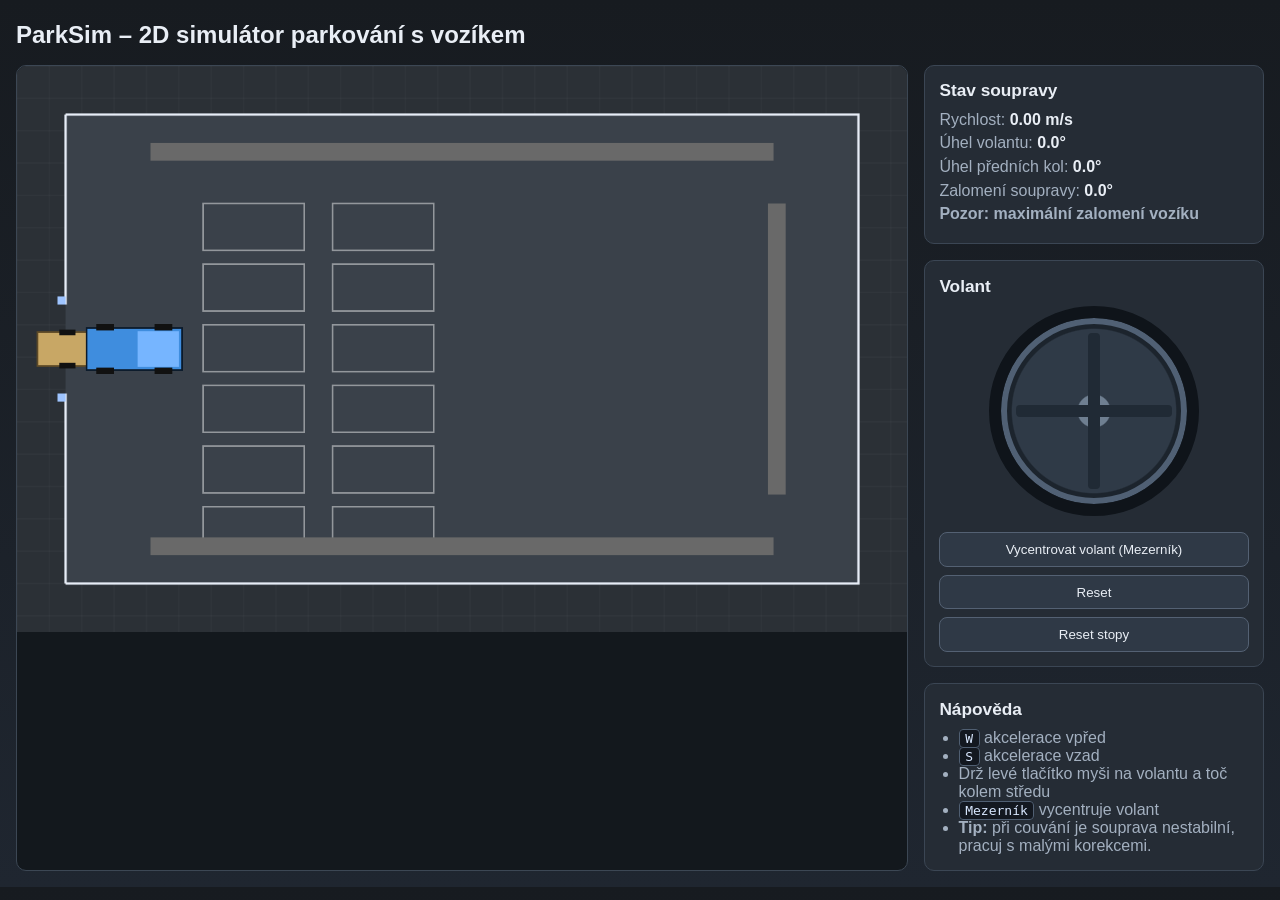
==== parksim/index.html @ 37f4e8c7 "Add standalone parksim web app with car+trailer simulation" ====
<!DOCTYPE html>
<html lang="cs">
<head>
  <meta charset="UTF-8" />
  <meta name="viewport" content="width=device-width, initial-scale=1.0" />
  <title>ParkSim – Parkování s vozíkem</title>
  <link rel="stylesheet" href="style.css" />
</head>
<body>
  <div class="app">
    <header>
      <h1>ParkSim – 2D simulátor parkování s vozíkem</h1>
    </header>

    <main class="layout">
      <section class="sim-wrap">
        <canvas id="simCanvas" width="1100" height="700" aria-label="Simulace parkoviště"></canvas>
      </section>

      <aside class="panel">
        <div class="stats">
          <h2>Stav soupravy</h2>
          <p>Rychlost: <strong id="speedVal">0.00 m/s</strong></p>
          <p>Úhel volantu: <strong id="steerWheelVal">0.0°</strong></p>
          <p>Úhel předních kol: <strong id="frontWheelVal">0.0°</strong></p>
          <p>Zalomení soupravy: <strong id="hitchVal">0.0°</strong></p>
          <p id="jackknifeWarning" class="warning">Pozor: maximální zalomení vozíku</p>
        </div>

        <div class="controls">
          <h2>Volant</h2>
          <div id="steeringWheel" class="steering-wheel" title="Drž LMB a toč myší kolem středu"></div>
          <div class="btn-row">
            <button id="centerWheelBtn" type="button">Vycentrovat volant (Mezerník)</button>
            <button id="resetBtn" type="button">Reset</button>
            <button id="clearTraceBtn" type="button">Reset stopy</button>
          </div>
        </div>

        <div class="help">
          <h2>Nápověda</h2>
          <ul>
            <li><kbd>W</kbd> akcelerace vpřed</li>
            <li><kbd>S</kbd> akcelerace vzad</li>
            <li>Drž levé tlačítko myši na volantu a toč kolem středu</li>
            <li><kbd>Mezerník</kbd> vycentruje volant</li>
            <li><strong>Tip:</strong> při couvání je souprava nestabilní, pracuj s malými korekcemi.</li>
          </ul>
        </div>
      </aside>
    </main>
  </div>

  <script src="script.js"></script>
</body>
</html>
---- parksim/style.css ----
:root {
  --bg: #1d2228;
  --panel: #252c35;
  --text: #e9eef5;
  --muted: #a3b0c0;
  --accent: #5cb3ff;
  --warning: #ffb14f;
}

* { box-sizing: border-box; }
body {
  margin: 0;
  font-family: Inter, Segoe UI, Roboto, Arial, sans-serif;
  background: linear-gradient(180deg, #171b20, #1f2630);
  color: var(--text);
}

.app {
  max-width: 1500px;
  margin: 0 auto;
  padding: 1rem;
}

h1 { margin: 0.3rem 0 1rem; font-size: 1.5rem; }
h2 { margin: 0 0 0.6rem; font-size: 1.08rem; }

.layout {
  display: grid;
  grid-template-columns: minmax(700px, 1fr) 340px;
  gap: 1rem;
}

.sim-wrap {
  background: #13181d;
  border: 1px solid #3c4754;
  border-radius: 10px;
  overflow: hidden;
}

#simCanvas {
  width: 100%;
  height: auto;
  display: block;
}

.panel {
  display: flex;
  flex-direction: column;
  gap: 1rem;
}

.stats, .controls, .help {
  background: var(--panel);
  border: 1px solid #3b4654;
  border-radius: 10px;
  padding: 0.9rem;
}

.stats p { margin: 0.35rem 0; color: var(--muted); }
.stats strong { color: var(--text); }
.warning {
  margin-top: 0.8rem;
  color: transparent;
  font-weight: 700;
  transition: color 0.2s ease;
}
.warning.active { color: var(--warning); }

.steering-wheel {
  margin: 0.2rem auto 1rem;
  width: 210px;
  height: 210px;
  border-radius: 50%;
  border: 12px solid #0f141a;
  background: radial-gradient(circle at 50% 50%, #6f7f91 0 12%, #2f3a47 13% 62%, #1c242d 63%);
  box-shadow: inset 0 0 0 6px #506074;
  position: relative;
  transform: rotate(0deg);
  cursor: grab;
}
.steering-wheel:active { cursor: grabbing; }
.steering-wheel::before,
.steering-wheel::after {
  content: "";
  position: absolute;
  left: 50%;
  top: 50%;
  transform: translate(-50%, -50%);
  background: #202a35;
  border-radius: 4px;
}
.steering-wheel::before { width: 12px; height: 156px; }
.steering-wheel::after { width: 156px; height: 12px; }

.btn-row { display: flex; flex-direction: column; gap: 0.5rem; }
button {
  border: 1px solid #546173;
  background: #2f3946;
  color: var(--text);
  border-radius: 8px;
  padding: 0.55rem 0.65rem;
  cursor: pointer;
}
button:hover { background: #3a4758; }

.help ul { padding-left: 1.2rem; margin: 0.5rem 0 0; color: var(--muted); }
kbd {
  background: #131820;
  border: 1px solid #505f72;
  border-radius: 4px;
  padding: 0.05rem 0.35rem;
  color: #d9e8ff;
}

@media (max-width: 1180px) {
  .layout { grid-template-columns: 1fr; }
}
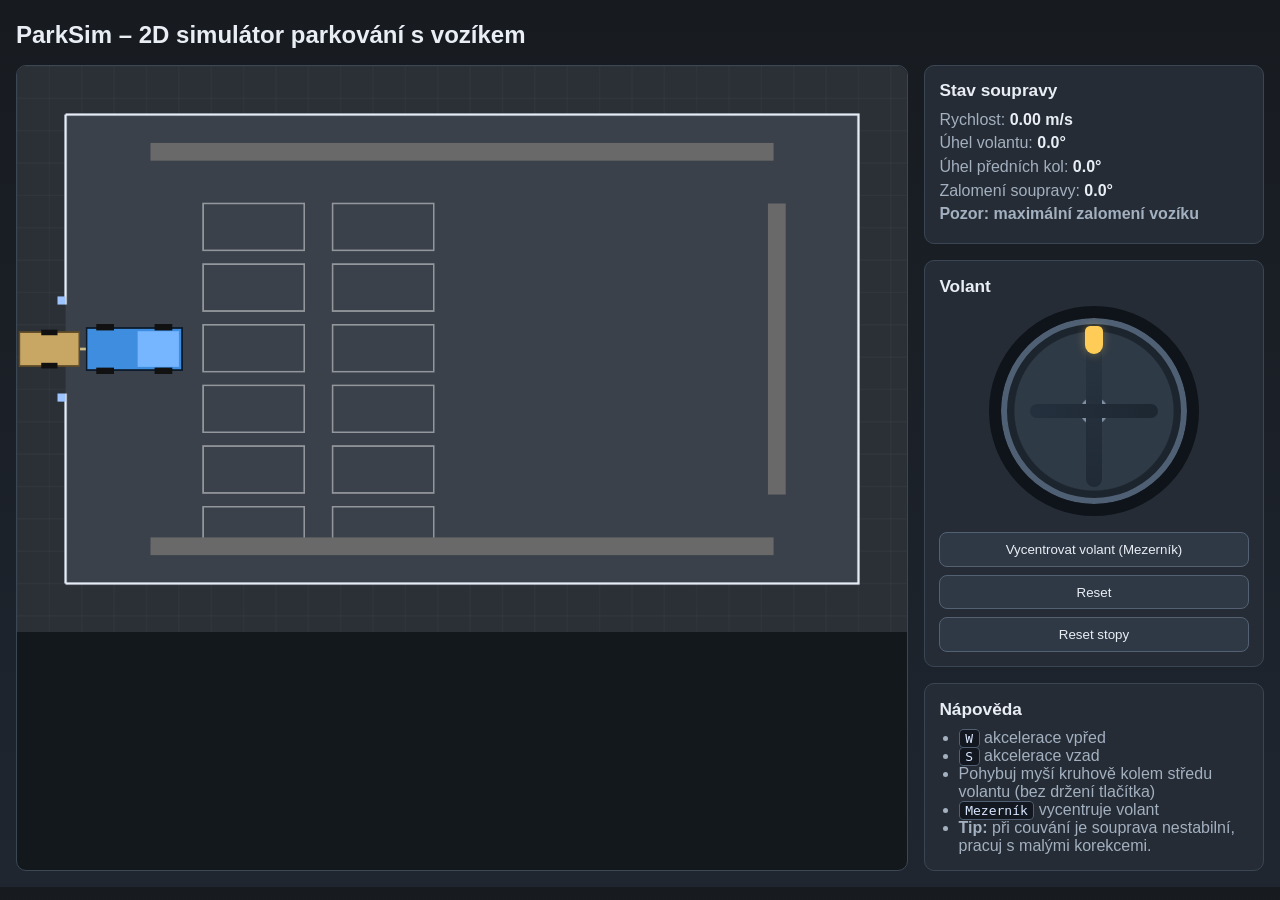
==== commit 3cf516db: "Refine steering wheel interaction and trailer body spacing" ====
--- a/parksim/index.html
+++ b/parksim/index.html
@@ -29,7 +29,7 @@
 
         <div class="controls">
           <h2>Volant</h2>
-          <div id="steeringWheel" class="steering-wheel" title="Drž LMB a toč myší kolem středu"></div>
+          <div id="steeringWheel" class="steering-wheel" title="Toč myší kruhově kolem středu volantu"><span class="marker" aria-hidden="true"></span></div>
           <div class="btn-row">
             <button id="centerWheelBtn" type="button">Vycentrovat volant (Mezerník)</button>
             <button id="resetBtn" type="button">Reset</button>
@@ -42,7 +42,7 @@
           <ul>
             <li><kbd>W</kbd> akcelerace vpřed</li>
             <li><kbd>S</kbd> akcelerace vzad</li>
-            <li>Drž levé tlačítko myši na volantu a toč kolem středu</li>
+            <li>Pohybuj myší kruhově kolem středu volantu (bez držení tlačítka)</li>
             <li><kbd>Mezerník</kbd> vycentruje volant</li>
             <li><strong>Tip:</strong> při couvání je souprava nestabilní, pracuj s malými korekcemi.</li>
           </ul>
--- a/parksim/style.css
+++ b/parksim/style.css
@@ -72,7 +72,7 @@
   height: 210px;
   border-radius: 50%;
   border: 12px solid #0f141a;
-  background: radial-gradient(circle at 50% 50%, #6f7f91 0 12%, #2f3a47 13% 62%, #1c242d 63%);
+  background: radial-gradient(circle at 50% 50%, #7f90a3 0 10%, #2f3a47 11% 60%, #1c242d 61%);
   box-shadow: inset 0 0 0 6px #506074;
   position: relative;
   transform: rotate(0deg);
@@ -86,11 +86,32 @@
   left: 50%;
   top: 50%;
   transform: translate(-50%, -50%);
-  background: #202a35;
-  border-radius: 4px;
 }
-.steering-wheel::before { width: 12px; height: 156px; }
-.steering-wheel::after { width: 156px; height: 12px; }
+/* Hlavní svislý paprsek + střed */
+.steering-wheel::before {
+  width: 16px;
+  height: 152px;
+  background: linear-gradient(180deg, #2a3542, #1f2a36);
+  border-radius: 8px;
+}
+/* Vodorovný paprsek je kratší pro snadné vnímání rotace */
+.steering-wheel::after {
+  width: 128px;
+  height: 14px;
+  background: linear-gradient(90deg, #24303d, #1d2732);
+  border-radius: 8px;
+}
+.steering-wheel .marker {
+  position: absolute;
+  left: 50%;
+  top: 8px;
+  width: 18px;
+  height: 28px;
+  transform: translateX(-50%);
+  background: #ffcd57;
+  border-radius: 8px 8px 14px 14px;
+  box-shadow: 0 0 10px rgba(255,205,87,0.35);
+}
 
 .btn-row { display: flex; flex-direction: column; gap: 0.5rem; }
 button {
